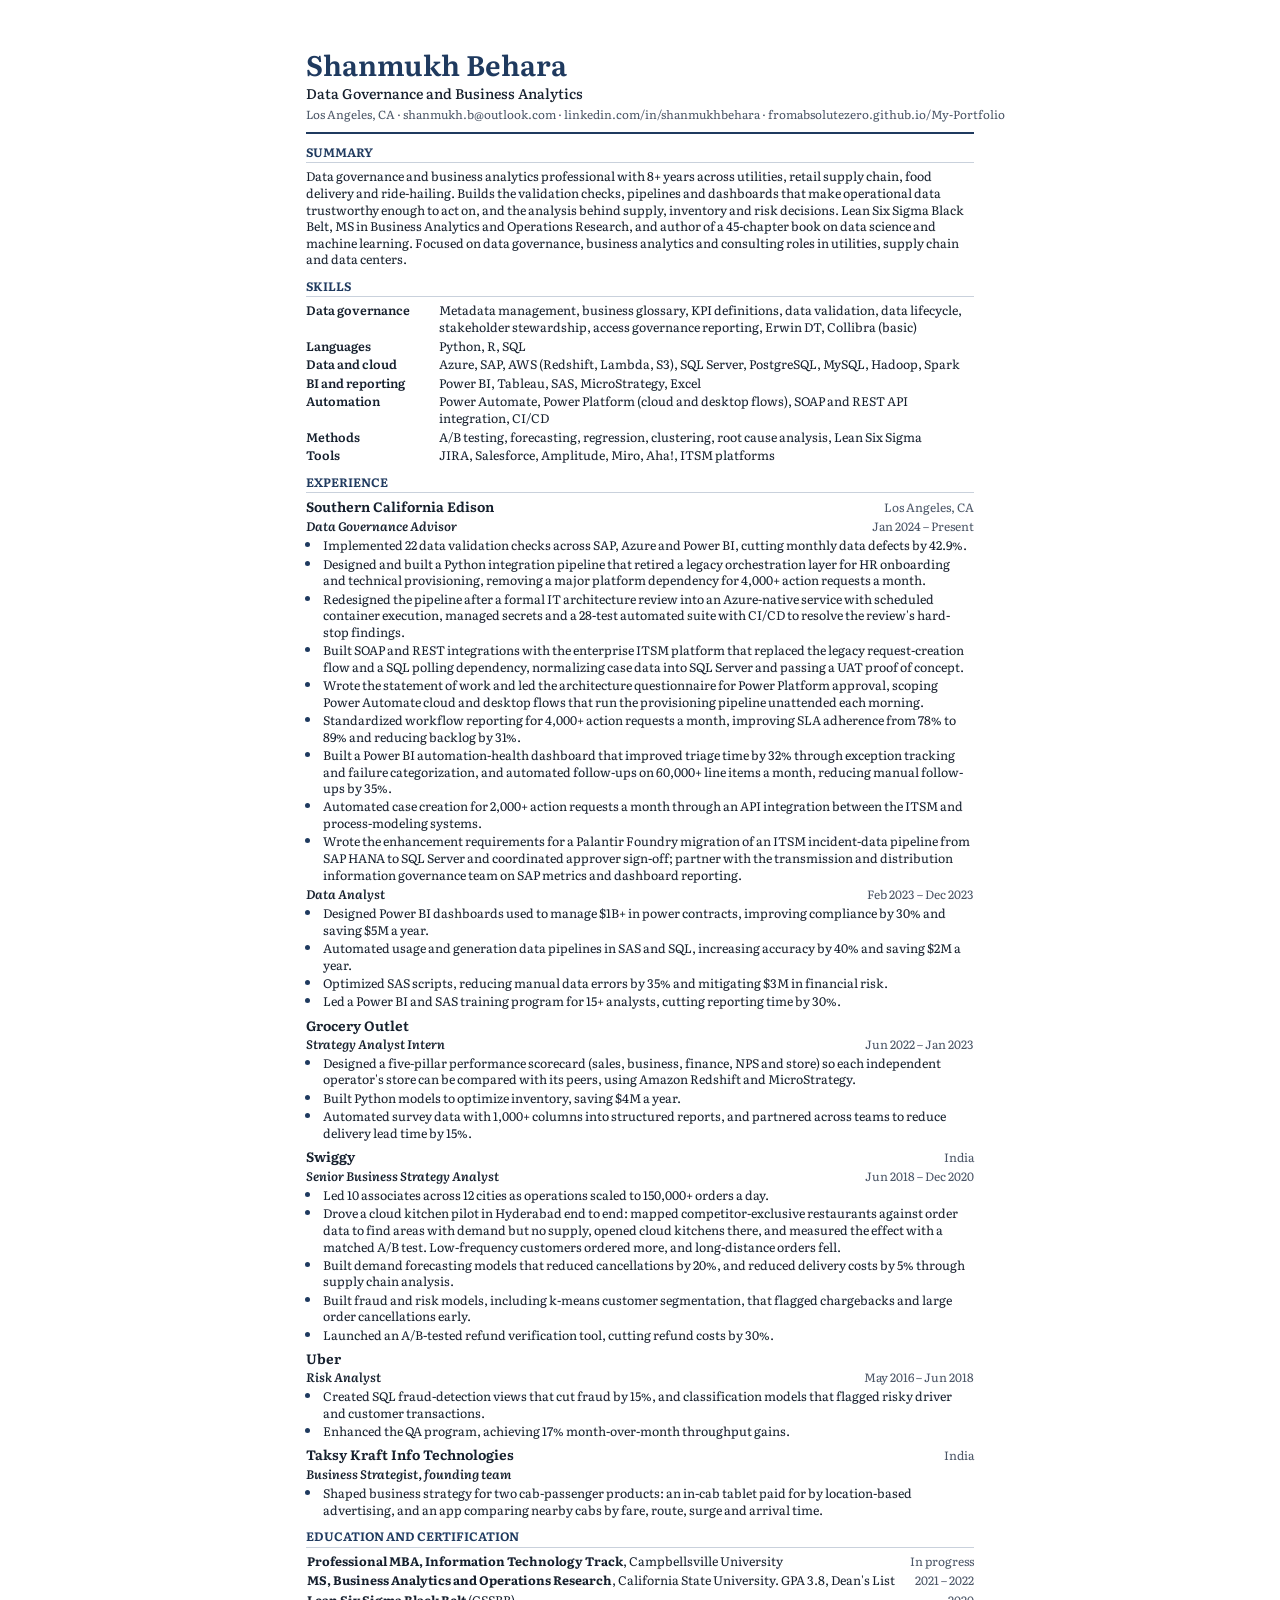
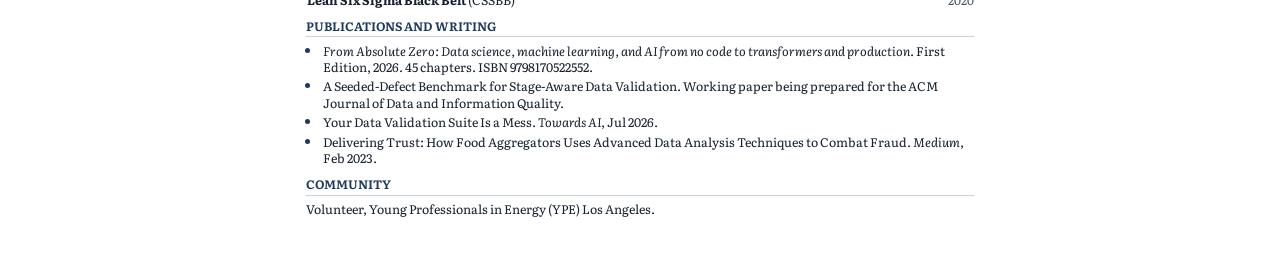
==== resume/resume.html @ dbd99589 "Add email and résumé, and aim the page at the target roles - Contact leads with the email address, a" ====
<!DOCTYPE html>
<html lang="en">
<head>
<meta charset="utf-8">
<meta name="viewport" content="width=device-width, initial-scale=1">
<title>Shanmukh Behara | Résumé</title>
<meta name="author" content="Shanmukh Behara">
<meta name="description" content="Résumé of Shanmukh Behara: data governance and business analytics in utilities, supply chain and food delivery.">
<style>
@font-face { font-family: 'Literata'; font-style: normal; font-weight: 300 800; src: url('../assets/fonts/literata-roman-latin.woff2') format('woff2'); }
@font-face { font-family: 'Literata'; font-style: italic; font-weight: 400 600; src: url('../assets/fonts/literata-italic-latin.woff2') format('woff2'); }
@page { size: letter; margin: 0.5in 0.58in; }
:root { --ink: #16202E; --muted: #4A5566; --accent: #1F3A5F; --rule: #C9D1DC; }
* { box-sizing: border-box; }
html { font-variant-ligatures: none; font-feature-settings: "liga" 0, "clig" 0; -webkit-print-color-adjust: exact; print-color-adjust: exact; }
body { margin: 0; font-family: 'Literata', Georgia, serif; font-size: 9.3pt; line-height: 1.34; color: var(--ink); background: #fff; }
main { max-width: 7.3in; margin: 0 auto; }
@media screen { main { padding: 0.5in 16px; } }
h1, h2, h3 { margin: 0; line-height: 1.2; }
p { margin: 0; }
a { color: inherit; text-decoration: none; }

header { padding-bottom: 7pt; border-bottom: 1.5pt solid var(--accent); }
h1 { font-size: 21pt; font-weight: 650; color: var(--accent); }
.headline { font-size: 10.5pt; font-weight: 500; margin-top: 2pt; }
.contact { margin-top: 3pt; color: var(--muted); font-size: 8.8pt; }
.contact span { white-space: nowrap; }
.contact span + span::before { content: " · "; }

section { margin-top: 8pt; }
h2 { font-size: 9.2pt; font-weight: 650; text-transform: uppercase; color: var(--accent); padding-bottom: 2pt; border-bottom: 0.6pt solid var(--rule); margin-bottom: 4pt; }

.skills { display: grid; grid-template-columns: 1.25in 1fr; gap: 1.5pt 10pt; margin: 0; }
.skills dt { font-weight: 600; }
.skills dd { margin: 0; }

.job { margin-top: 5pt; }
.org, .role { break-after: avoid; }
li { break-inside: avoid; }
.job:first-of-type { margin-top: 0; }
.org { display: flex; justify-content: space-between; gap: 12pt; align-items: baseline; }
.org h3 { font-size: 10.2pt; font-weight: 650; }
.org .where { color: var(--muted); font-size: 9pt; }
.role { display: flex; justify-content: space-between; gap: 12pt; align-items: baseline; margin-top: 2pt; }
.role strong { font-weight: 600; font-style: italic; }
.role .dates { color: var(--muted); font-size: 9pt; white-space: nowrap; }
ul { margin: 2pt 0 0; padding-left: 12pt; }
li { margin-bottom: 1.3pt; padding-left: 1pt; }
li::marker { color: var(--accent); }

.entries { list-style: none; padding: 0; margin: 0; }
.entries li { display: flex; justify-content: space-between; gap: 12pt; align-items: baseline; margin-bottom: 2pt; }
.entries .dates { color: var(--muted); font-size: 9pt; white-space: nowrap; }
.pubs li { margin-bottom: 2pt; }
.pubs em { font-style: italic; }
</style>
</head>
<body>
<main>
<header>
  <h1>Shanmukh Behara</h1>
  <p class="headline">Data Governance and Business Analytics</p>
  <p class="contact"><span>Los Angeles, CA</span><span><a href="mailto:shanmukh.b@outlook.com">shanmukh.b@outlook.com</a></span><span><a href="https://www.linkedin.com/in/shanmukhbehara/">linkedin.com/in/shanmukhbehara</a></span><span><a href="https://fromabsolutezero.github.io/My-Portfolio/">fromabsolutezero.github.io/My-Portfolio</a></span></p>
</header>

<section>
  <h2>Summary</h2>
  <p>Data governance and business analytics professional with 8+ years across utilities, retail supply chain, food delivery and ride-hailing. Builds the validation checks, pipelines and dashboards that make operational data trustworthy enough to act on, and the analysis behind supply, inventory and risk decisions. Lean Six Sigma Black Belt, MS in Business Analytics and Operations Research, and author of a 45-chapter book on data science and machine learning. Focused on data governance, business analytics and consulting roles in utilities, supply chain and data centers.</p>
</section>

<section>
  <h2>Skills</h2>
  <dl class="skills">
    <dt>Data governance</dt><dd>Metadata management, business glossary, KPI definitions, data validation, data lifecycle, stakeholder stewardship, access governance reporting, Erwin DT, Collibra (basic)</dd>
    <dt>Languages</dt><dd>Python, R, SQL</dd>
    <dt>Data and cloud</dt><dd>Azure, SAP, AWS (Redshift, Lambda, S3), SQL Server, PostgreSQL, MySQL, Hadoop, Spark</dd>
    <dt>BI and reporting</dt><dd>Power BI, Tableau, SAS, MicroStrategy, Excel</dd>
    <dt>Automation</dt><dd>Power Automate, Power Platform (cloud and desktop flows), SOAP and REST API integration, CI/CD</dd>
    <dt>Methods</dt><dd>A/B testing, forecasting, regression, clustering, root cause analysis, Lean Six Sigma</dd>
    <dt>Tools</dt><dd>JIRA, Salesforce, Amplitude, Miro, Aha!, ITSM platforms</dd>
  </dl>
</section>

<section>
  <h2>Experience</h2>

  <div class="job">
    <div class="org"><h3>Southern California Edison</h3><span class="where">Los Angeles, CA</span></div>
    <div class="role"><strong>Data Governance Advisor</strong><span class="dates">Jan 2024 – Present</span></div>
    <ul>
      <li>Implemented 22 data validation checks across SAP, Azure and Power BI, cutting monthly data defects by 42.9%.</li>
      <li>Designed and built a Python integration pipeline that retired a legacy orchestration layer for HR onboarding and technical provisioning, removing a major platform dependency for 4,000+ action requests a month.</li>
      <li>Redesigned the pipeline after a formal IT architecture review into an Azure-native service with scheduled container execution, managed secrets and a 28-test automated suite with CI/CD to resolve the review's hard-stop findings.</li>
      <li>Built SOAP and REST integrations with the enterprise ITSM platform that replaced the legacy request-creation flow and a SQL polling dependency, normalizing case data into SQL Server and passing a UAT proof of concept.</li>
      <li>Wrote the statement of work and led the architecture questionnaire for Power Platform approval, scoping Power Automate cloud and desktop flows that run the provisioning pipeline unattended each morning.</li>
      <li>Standardized workflow reporting for 4,000+ action requests a month, improving SLA adherence from 78% to 89% and reducing backlog by 31%.</li>
      <li>Built a Power BI automation-health dashboard that improved triage time by 32% through exception tracking and failure categorization, and automated follow-ups on 60,000+ line items a month, reducing manual follow-ups by 35%.</li>
      <li>Automated case creation for 2,000+ action requests a month through an API integration between the ITSM and process-modeling systems.</li>
      <li>Wrote the enhancement requirements for a Palantir Foundry migration of an ITSM incident-data pipeline from SAP HANA to SQL Server and coordinated approver sign-off; partner with the transmission and distribution information governance team on SAP metrics and dashboard reporting.</li>
    </ul>
    <div class="role"><strong>Data Analyst</strong><span class="dates">Feb 2023 – Dec 2023</span></div>
    <ul>
      <li>Designed Power BI dashboards used to manage $1B+ in power contracts, improving compliance by 30% and saving $5M a year.</li>
      <li>Automated usage and generation data pipelines in SAS and SQL, increasing accuracy by 40% and saving $2M a year.</li>
      <li>Optimized SAS scripts, reducing manual data errors by 35% and mitigating $3M in financial risk.</li>
      <li>Led a Power BI and SAS training program for 15+ analysts, cutting reporting time by 30%.</li>
    </ul>
  </div>

  <div class="job">
    <div class="org"><h3>Grocery Outlet</h3></div>
    <div class="role"><strong>Strategy Analyst Intern</strong><span class="dates">Jun 2022 – Jan 2023</span></div>
    <ul>
      <li>Designed a five-pillar performance scorecard (sales, business, finance, NPS and store) so each independent operator's store can be compared with its peers, using Amazon Redshift and MicroStrategy.</li>
      <li>Built Python models to optimize inventory, saving $4M a year.</li>
      <li>Automated survey data with 1,000+ columns into structured reports, and partnered across teams to reduce delivery lead time by 15%.</li>
    </ul>
  </div>

  <div class="job">
    <div class="org"><h3>Swiggy</h3><span class="where">India</span></div>
    <div class="role"><strong>Senior Business Strategy Analyst</strong><span class="dates">Jun 2018 – Dec 2020</span></div>
    <ul>
      <li>Led 10 associates across 12 cities as operations scaled to 150,000+ orders a day.</li>
      <li>Drove a cloud kitchen pilot in Hyderabad end to end: mapped competitor-exclusive restaurants against order data to find areas with demand but no supply, opened cloud kitchens there, and measured the effect with a matched A/B test. Low-frequency customers ordered more, and long-distance orders fell.</li>
      <li>Built demand forecasting models that reduced cancellations by 20%, and reduced delivery costs by 5% through supply chain analysis.</li>
      <li>Built fraud and risk models, including k-means customer segmentation, that flagged chargebacks and large order cancellations early.</li>
      <li>Launched an A/B-tested refund verification tool, cutting refund costs by 30%.</li>
    </ul>
  </div>

  <div class="job">
    <div class="org"><h3>Uber</h3></div>
    <div class="role"><strong>Risk Analyst</strong><span class="dates">May 2016 – Jun 2018</span></div>
    <ul>
      <li>Created SQL fraud-detection views that cut fraud by 15%, and classification models that flagged risky driver and customer transactions.</li>
      <li>Enhanced the QA program, achieving 17% month-over-month throughput gains.</li>
    </ul>
  </div>

  <div class="job">
    <div class="org"><h3>Taksy Kraft Info Technologies</h3><span class="where">India</span></div>
    <div class="role"><strong>Business Strategist, founding team</strong></div>
    <ul>
      <li>Shaped business strategy for two cab-passenger products: an in-cab tablet paid for by location-based advertising, and an app comparing nearby cabs by fare, route, surge and arrival time.</li>
    </ul>
  </div>
</section>

<section>
  <h2>Education and certification</h2>
  <ul class="entries">
    <li><span><strong>Professional MBA, Information Technology Track</strong>, Campbellsville University</span><span class="dates">In progress</span></li>
    <li><span><strong>MS, Business Analytics and Operations Research</strong>, California State University. GPA 3.8, Dean's List</span><span class="dates">2021 – 2022</span></li>
    <li><span><strong>Lean Six Sigma Black Belt</strong> (CSSBB)</span><span class="dates">2020</span></li>
  </ul>
</section>

<section>
  <h2>Publications and writing</h2>
  <ul class="pubs">
    <li><em>From Absolute Zero: Data science, machine learning, and AI from no code to transformers and production</em>. First Edition, 2026. 45 chapters. ISBN 9798170522552.</li>
    <li>A Seeded-Defect Benchmark for Stage-Aware Data Validation. Working paper being prepared for the ACM Journal of Data and Information Quality.</li>
    <li>Your Data Validation Suite Is a Mess. <em>Towards AI</em>, Jul 2026.</li>
    <li>Delivering Trust: How Food Aggregators Uses Advanced Data Analysis Techniques to Combat Fraud. <em>Medium</em>, Feb 2023.</li>
  </ul>
</section>

<section>
  <h2>Community</h2>
  <p>Volunteer, Young Professionals in Energy (YPE) Los Angeles.</p>
</section>
</main>
</body>
</html>
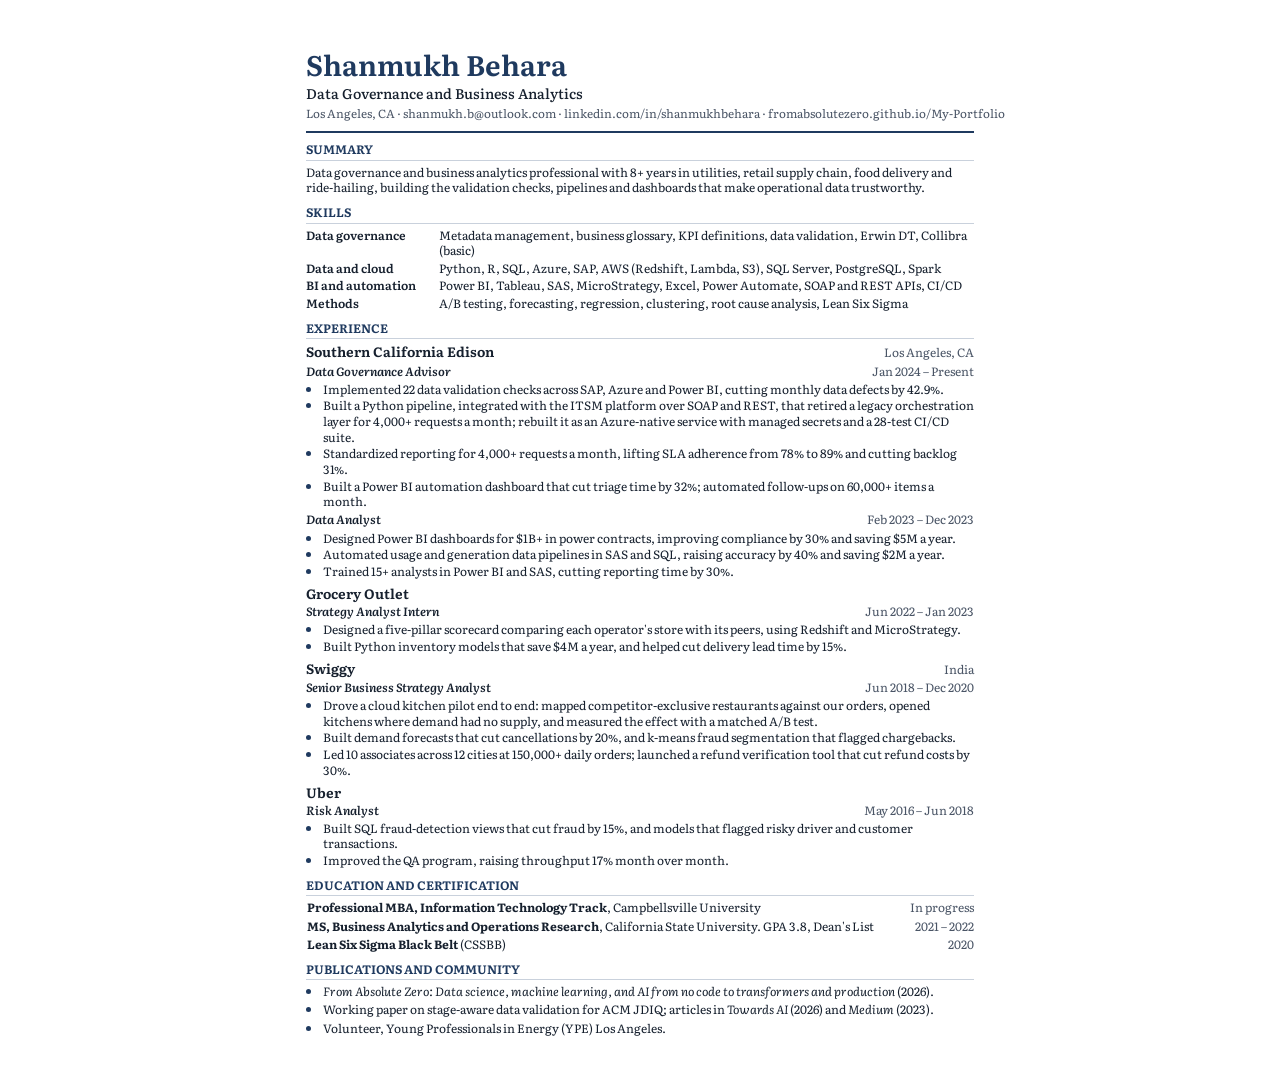
==== commit 597ed034: "Cut the résumé to one page in the same design Shorter summary, four skill rows and tighter bullets, " ====
--- a/resume/resume.html
+++ b/resume/resume.html
@@ -13,7 +13,7 @@
 :root { --ink: #16202E; --muted: #4A5566; --accent: #1F3A5F; --rule: #C9D1DC; }
 * { box-sizing: border-box; }
 html { font-variant-ligatures: none; font-feature-settings: "liga" 0, "clig" 0; -webkit-print-color-adjust: exact; print-color-adjust: exact; }
-body { margin: 0; font-family: 'Literata', Georgia, serif; font-size: 9.3pt; line-height: 1.34; color: var(--ink); background: #fff; }
+body { margin: 0; font-family: 'Literata', Georgia, serif; font-size: 9pt; line-height: 1.3; color: var(--ink); background: #fff; }
 main { max-width: 7.3in; margin: 0 auto; }
 @media screen { main { padding: 0.5in 16px; } }
 h1, h2, h3 { margin: 0; line-height: 1.2; }
@@ -27,14 +27,14 @@
 .contact span { white-space: nowrap; }
 .contact span + span::before { content: " · "; }
 
-section { margin-top: 8pt; }
-h2 { font-size: 9.2pt; font-weight: 650; text-transform: uppercase; color: var(--accent); padding-bottom: 2pt; border-bottom: 0.6pt solid var(--rule); margin-bottom: 4pt; }
+section { margin-top: 7pt; }
+h2 { font-size: 9.2pt; font-weight: 650; text-transform: uppercase; color: var(--accent); padding-bottom: 2pt; border-bottom: 0.6pt solid var(--rule); margin-bottom: 3pt; }
 
 .skills { display: grid; grid-template-columns: 1.25in 1fr; gap: 1.5pt 10pt; margin: 0; }
 .skills dt { font-weight: 600; }
 .skills dd { margin: 0; }
 
-.job { margin-top: 5pt; }
+.job { margin-top: 4pt; }
 .org, .role { break-after: avoid; }
 li { break-inside: avoid; }
 .job:first-of-type { margin-top: 0; }
@@ -45,7 +45,7 @@
 .role strong { font-weight: 600; font-style: italic; }
 .role .dates { color: var(--muted); font-size: 9pt; white-space: nowrap; }
 ul { margin: 2pt 0 0; padding-left: 12pt; }
-li { margin-bottom: 1.3pt; padding-left: 1pt; }
+li { margin-bottom: 0.8pt; padding-left: 1pt; }
 li::marker { color: var(--accent); }
 
 .entries { list-style: none; padding: 0; margin: 0; }
@@ -65,19 +65,16 @@
 
 <section>
   <h2>Summary</h2>
-  <p>Data governance and business analytics professional with 8+ years across utilities, retail supply chain, food delivery and ride-hailing. Builds the validation checks, pipelines and dashboards that make operational data trustworthy enough to act on, and the analysis behind supply, inventory and risk decisions. Lean Six Sigma Black Belt, MS in Business Analytics and Operations Research, and author of a 45-chapter book on data science and machine learning. Focused on data governance, business analytics and consulting roles in utilities, supply chain and data centers.</p>
+  <p>Data governance and business analytics professional with 8+ years in utilities, retail supply chain, food delivery and ride-hailing, building the validation checks, pipelines and dashboards that make operational data trustworthy.</p>
 </section>
 
 <section>
   <h2>Skills</h2>
   <dl class="skills">
-    <dt>Data governance</dt><dd>Metadata management, business glossary, KPI definitions, data validation, data lifecycle, stakeholder stewardship, access governance reporting, Erwin DT, Collibra (basic)</dd>
-    <dt>Languages</dt><dd>Python, R, SQL</dd>
-    <dt>Data and cloud</dt><dd>Azure, SAP, AWS (Redshift, Lambda, S3), SQL Server, PostgreSQL, MySQL, Hadoop, Spark</dd>
-    <dt>BI and reporting</dt><dd>Power BI, Tableau, SAS, MicroStrategy, Excel</dd>
-    <dt>Automation</dt><dd>Power Automate, Power Platform (cloud and desktop flows), SOAP and REST API integration, CI/CD</dd>
+    <dt>Data governance</dt><dd>Metadata management, business glossary, KPI definitions, data validation, Erwin DT, Collibra (basic)</dd>
+    <dt>Data and cloud</dt><dd>Python, R, SQL, Azure, SAP, AWS (Redshift, Lambda, S3), SQL Server, PostgreSQL, Spark</dd>
+    <dt>BI and automation</dt><dd>Power BI, Tableau, SAS, MicroStrategy, Excel, Power Automate, SOAP and REST APIs, CI/CD</dd>
     <dt>Methods</dt><dd>A/B testing, forecasting, regression, clustering, root cause analysis, Lean Six Sigma</dd>
-    <dt>Tools</dt><dd>JIRA, Salesforce, Amplitude, Miro, Aha!, ITSM platforms</dd>
   </dl>
 </section>
 
@@ -89,21 +86,15 @@
     <div class="role"><strong>Data Governance Advisor</strong><span class="dates">Jan 2024 – Present</span></div>
     <ul>
       <li>Implemented 22 data validation checks across SAP, Azure and Power BI, cutting monthly data defects by 42.9%.</li>
-      <li>Designed and built a Python integration pipeline that retired a legacy orchestration layer for HR onboarding and technical provisioning, removing a major platform dependency for 4,000+ action requests a month.</li>
-      <li>Redesigned the pipeline after a formal IT architecture review into an Azure-native service with scheduled container execution, managed secrets and a 28-test automated suite with CI/CD to resolve the review's hard-stop findings.</li>
-      <li>Built SOAP and REST integrations with the enterprise ITSM platform that replaced the legacy request-creation flow and a SQL polling dependency, normalizing case data into SQL Server and passing a UAT proof of concept.</li>
-      <li>Wrote the statement of work and led the architecture questionnaire for Power Platform approval, scoping Power Automate cloud and desktop flows that run the provisioning pipeline unattended each morning.</li>
-      <li>Standardized workflow reporting for 4,000+ action requests a month, improving SLA adherence from 78% to 89% and reducing backlog by 31%.</li>
-      <li>Built a Power BI automation-health dashboard that improved triage time by 32% through exception tracking and failure categorization, and automated follow-ups on 60,000+ line items a month, reducing manual follow-ups by 35%.</li>
-      <li>Automated case creation for 2,000+ action requests a month through an API integration between the ITSM and process-modeling systems.</li>
-      <li>Wrote the enhancement requirements for a Palantir Foundry migration of an ITSM incident-data pipeline from SAP HANA to SQL Server and coordinated approver sign-off; partner with the transmission and distribution information governance team on SAP metrics and dashboard reporting.</li>
+      <li>Built a Python pipeline, integrated with the ITSM platform over SOAP and REST, that retired a legacy orchestration layer for 4,000+ requests a month; rebuilt it as an Azure-native service with managed secrets and a 28-test CI/CD suite.</li>
+      <li>Standardized reporting for 4,000+ requests a month, lifting SLA adherence from 78% to 89% and cutting backlog 31%.</li>
+      <li>Built a Power BI automation dashboard that cut triage time by 32%; automated follow-ups on 60,000+ items a month.</li>
     </ul>
     <div class="role"><strong>Data Analyst</strong><span class="dates">Feb 2023 – Dec 2023</span></div>
     <ul>
-      <li>Designed Power BI dashboards used to manage $1B+ in power contracts, improving compliance by 30% and saving $5M a year.</li>
-      <li>Automated usage and generation data pipelines in SAS and SQL, increasing accuracy by 40% and saving $2M a year.</li>
-      <li>Optimized SAS scripts, reducing manual data errors by 35% and mitigating $3M in financial risk.</li>
-      <li>Led a Power BI and SAS training program for 15+ analysts, cutting reporting time by 30%.</li>
+      <li>Designed Power BI dashboards for $1B+ in power contracts, improving compliance by 30% and saving $5M a year.</li>
+      <li>Automated usage and generation data pipelines in SAS and SQL, raising accuracy by 40% and saving $2M a year.</li>
+      <li>Trained 15+ analysts in Power BI and SAS, cutting reporting time by 30%.</li>
     </ul>
   </div>
 
@@ -111,9 +102,8 @@
     <div class="org"><h3>Grocery Outlet</h3></div>
     <div class="role"><strong>Strategy Analyst Intern</strong><span class="dates">Jun 2022 – Jan 2023</span></div>
     <ul>
-      <li>Designed a five-pillar performance scorecard (sales, business, finance, NPS and store) so each independent operator's store can be compared with its peers, using Amazon Redshift and MicroStrategy.</li>
-      <li>Built Python models to optimize inventory, saving $4M a year.</li>
-      <li>Automated survey data with 1,000+ columns into structured reports, and partnered across teams to reduce delivery lead time by 15%.</li>
+      <li>Designed a five-pillar scorecard comparing each operator's store with its peers, using Redshift and MicroStrategy.</li>
+      <li>Built Python inventory models that save $4M a year, and helped cut delivery lead time by 15%.</li>
     </ul>
   </div>
 
@@ -121,11 +111,9 @@
     <div class="org"><h3>Swiggy</h3><span class="where">India</span></div>
     <div class="role"><strong>Senior Business Strategy Analyst</strong><span class="dates">Jun 2018 – Dec 2020</span></div>
     <ul>
-      <li>Led 10 associates across 12 cities as operations scaled to 150,000+ orders a day.</li>
-      <li>Drove a cloud kitchen pilot in Hyderabad end to end: mapped competitor-exclusive restaurants against order data to find areas with demand but no supply, opened cloud kitchens there, and measured the effect with a matched A/B test. Low-frequency customers ordered more, and long-distance orders fell.</li>
-      <li>Built demand forecasting models that reduced cancellations by 20%, and reduced delivery costs by 5% through supply chain analysis.</li>
-      <li>Built fraud and risk models, including k-means customer segmentation, that flagged chargebacks and large order cancellations early.</li>
-      <li>Launched an A/B-tested refund verification tool, cutting refund costs by 30%.</li>
+      <li>Drove a cloud kitchen pilot end to end: mapped competitor-exclusive restaurants against our orders, opened kitchens where demand had no supply, and measured the effect with a matched A/B test.</li>
+      <li>Built demand forecasts that cut cancellations by 20%, and k-means fraud segmentation that flagged chargebacks.</li>
+      <li>Led 10 associates across 12 cities at 150,000+ daily orders; launched a refund verification tool that cut refund costs by 30%.</li>
     </ul>
   </div>
 
@@ -133,16 +121,8 @@
     <div class="org"><h3>Uber</h3></div>
     <div class="role"><strong>Risk Analyst</strong><span class="dates">May 2016 – Jun 2018</span></div>
     <ul>
-      <li>Created SQL fraud-detection views that cut fraud by 15%, and classification models that flagged risky driver and customer transactions.</li>
-      <li>Enhanced the QA program, achieving 17% month-over-month throughput gains.</li>
-    </ul>
-  </div>
-
-  <div class="job">
-    <div class="org"><h3>Taksy Kraft Info Technologies</h3><span class="where">India</span></div>
-    <div class="role"><strong>Business Strategist, founding team</strong></div>
-    <ul>
-      <li>Shaped business strategy for two cab-passenger products: an in-cab tablet paid for by location-based advertising, and an app comparing nearby cabs by fare, route, surge and arrival time.</li>
+      <li>Built SQL fraud-detection views that cut fraud by 15%, and models that flagged risky driver and customer transactions.</li>
+      <li>Improved the QA program, raising throughput 17% month over month.</li>
     </ul>
   </div>
 </section>
@@ -157,18 +137,12 @@
 </section>
 
 <section>
-  <h2>Publications and writing</h2>
+  <h2>Publications and community</h2>
   <ul class="pubs">
-    <li><em>From Absolute Zero: Data science, machine learning, and AI from no code to transformers and production</em>. First Edition, 2026. 45 chapters. ISBN 9798170522552.</li>
-    <li>A Seeded-Defect Benchmark for Stage-Aware Data Validation. Working paper being prepared for the ACM Journal of Data and Information Quality.</li>
-    <li>Your Data Validation Suite Is a Mess. <em>Towards AI</em>, Jul 2026.</li>
-    <li>Delivering Trust: How Food Aggregators Uses Advanced Data Analysis Techniques to Combat Fraud. <em>Medium</em>, Feb 2023.</li>
+    <li><em>From Absolute Zero: Data science, machine learning, and AI from no code to transformers and production</em> (2026).</li>
+    <li>Working paper on stage-aware data validation for ACM JDIQ; articles in <em>Towards AI</em> (2026) and <em>Medium</em> (2023).</li>
+    <li>Volunteer, Young Professionals in Energy (YPE) Los Angeles.</li>
   </ul>
-</section>
-
-<section>
-  <h2>Community</h2>
-  <p>Volunteer, Young Professionals in Energy (YPE) Los Angeles.</p>
 </section>
 </main>
 </body>
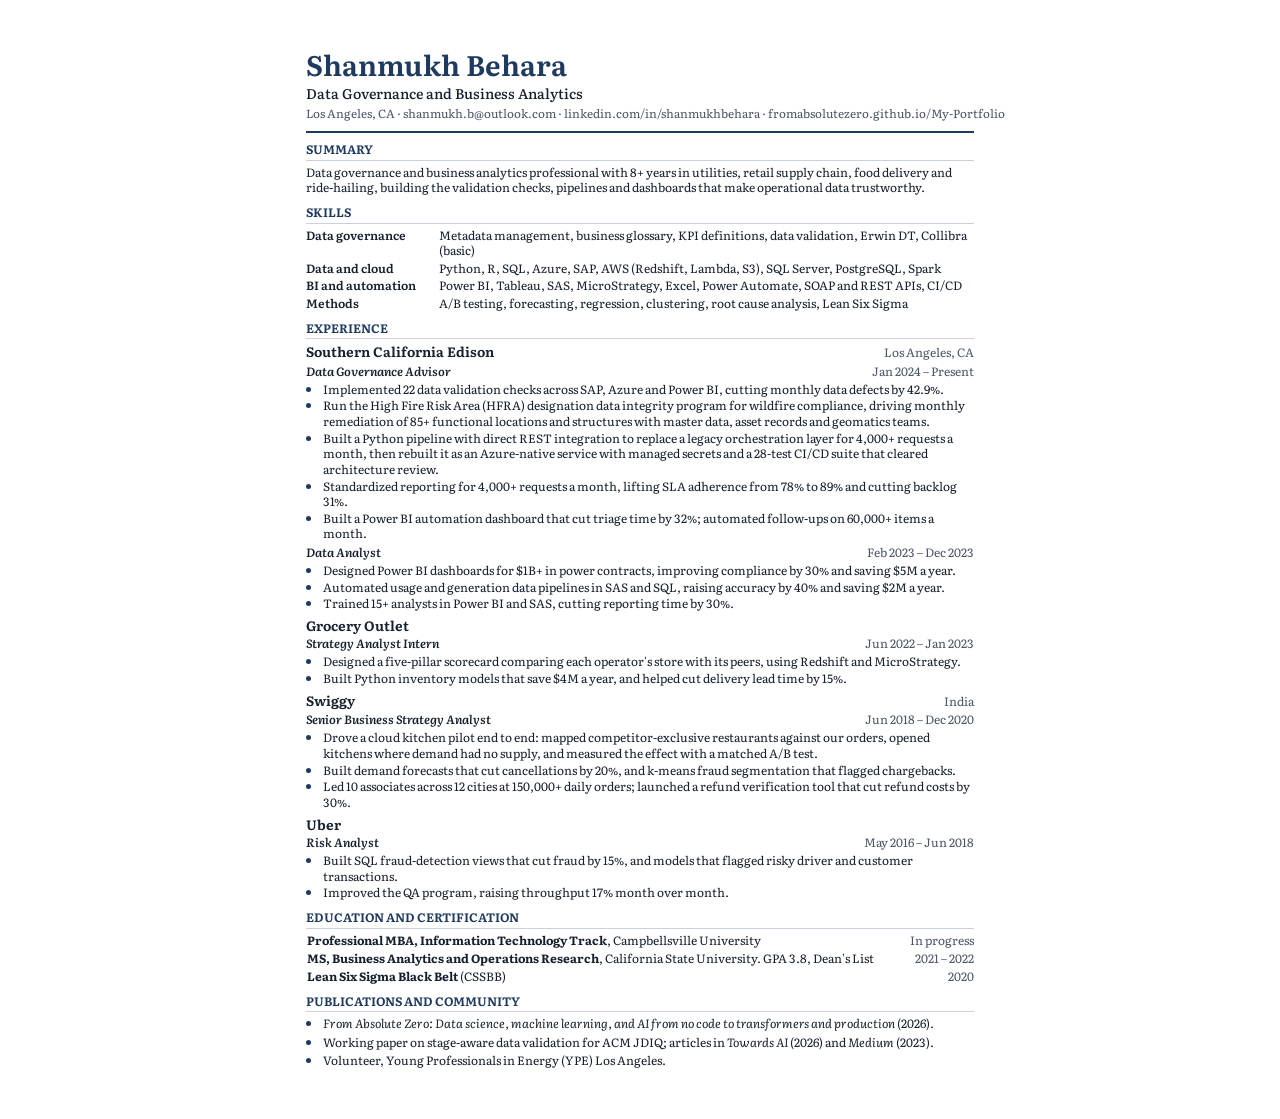
==== commit 167f2bdf: "Add the HFRA data integrity program to the résumé A new SCE bullet covers the High Fire Risk Area de" ====
--- a/resume/resume.html
+++ b/resume/resume.html
@@ -86,7 +86,8 @@
     <div class="role"><strong>Data Governance Advisor</strong><span class="dates">Jan 2024 – Present</span></div>
     <ul>
       <li>Implemented 22 data validation checks across SAP, Azure and Power BI, cutting monthly data defects by 42.9%.</li>
-      <li>Built a Python pipeline, integrated with the ITSM platform over SOAP and REST, that retired a legacy orchestration layer for 4,000+ requests a month; rebuilt it as an Azure-native service with managed secrets and a 28-test CI/CD suite.</li>
+      <li>Run the High Fire Risk Area (HFRA) designation data integrity program for wildfire compliance, driving monthly remediation of 85+ functional locations and structures with master data, asset records and geomatics teams.</li>
+      <li>Built a Python pipeline with direct REST integration to replace a legacy orchestration layer for 4,000+ requests a month, then rebuilt it as an Azure-native service with managed secrets and a 28-test CI/CD suite that cleared architecture review.</li>
       <li>Standardized reporting for 4,000+ requests a month, lifting SLA adherence from 78% to 89% and cutting backlog 31%.</li>
       <li>Built a Power BI automation dashboard that cut triage time by 32%; automated follow-ups on 60,000+ items a month.</li>
     </ul>
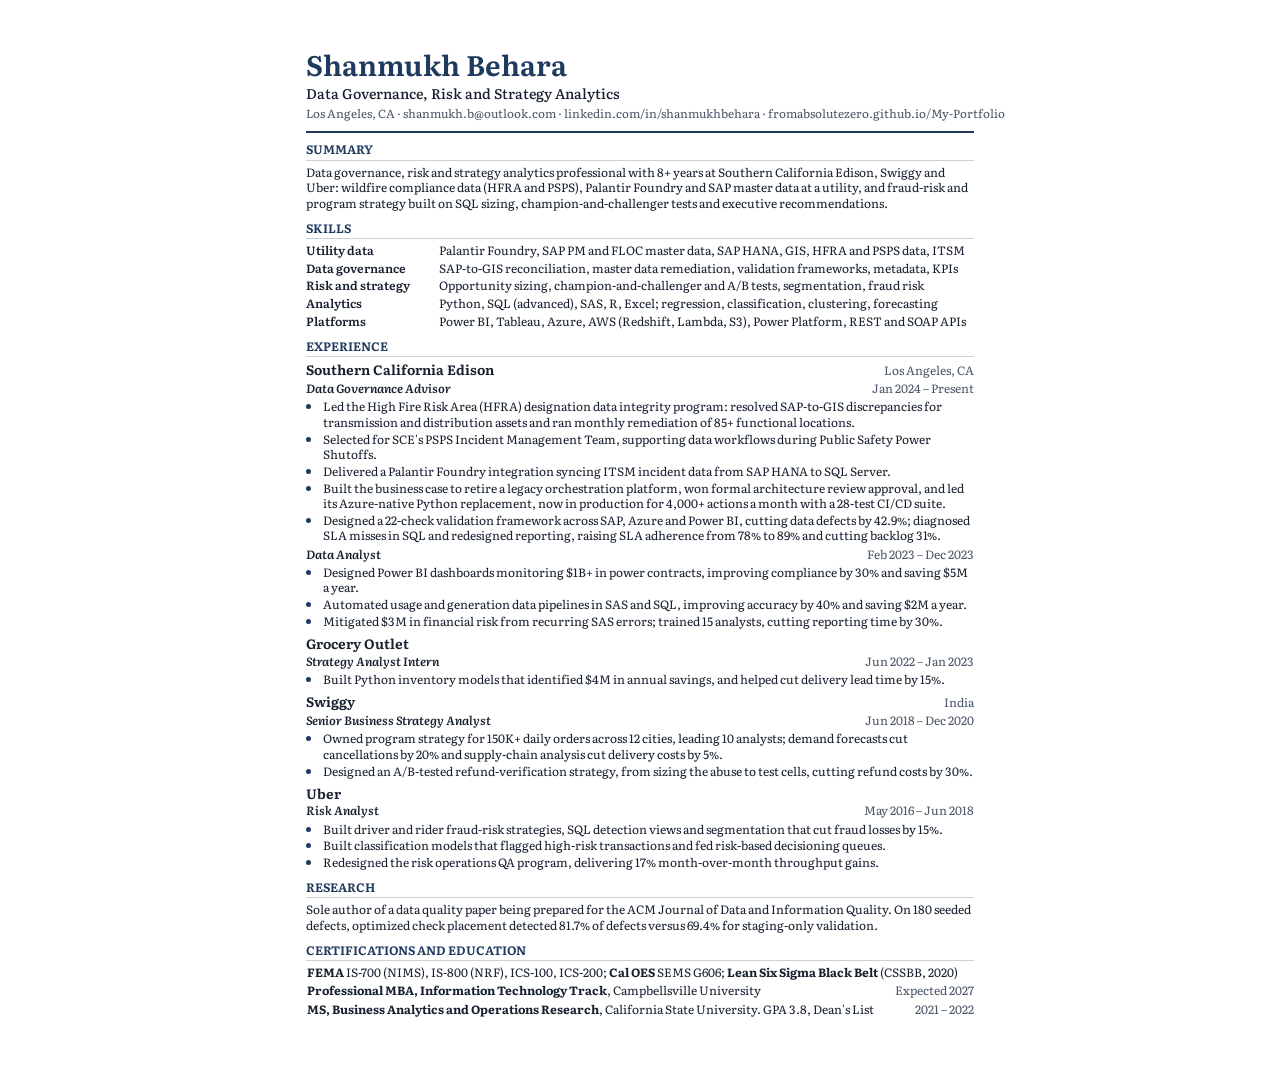
==== commit f9c79d50: "Combine the two résumés into one single-page résumé One résumé now covers utility data governance an" ====
--- a/resume/resume.html
+++ b/resume/resume.html
@@ -5,76 +5,30 @@
 <meta name="viewport" content="width=device-width, initial-scale=1">
 <title>Shanmukh Behara | Résumé</title>
 <meta name="author" content="Shanmukh Behara">
-<meta name="description" content="Résumé of Shanmukh Behara: data governance and business analytics in utilities, supply chain and food delivery.">
-<style>
-@font-face { font-family: 'Literata'; font-style: normal; font-weight: 300 800; src: url('../assets/fonts/literata-roman-latin.woff2') format('woff2'); }
-@font-face { font-family: 'Literata'; font-style: italic; font-weight: 400 600; src: url('../assets/fonts/literata-italic-latin.woff2') format('woff2'); }
-@page { size: letter; margin: 0.5in 0.58in; }
-:root { --ink: #16202E; --muted: #4A5566; --accent: #1F3A5F; --rule: #C9D1DC; }
-* { box-sizing: border-box; }
-html { font-variant-ligatures: none; font-feature-settings: "liga" 0, "clig" 0; -webkit-print-color-adjust: exact; print-color-adjust: exact; }
-body { margin: 0; font-family: 'Literata', Georgia, serif; font-size: 9pt; line-height: 1.3; color: var(--ink); background: #fff; }
-main { max-width: 7.3in; margin: 0 auto; }
-@media screen { main { padding: 0.5in 16px; } }
-h1, h2, h3 { margin: 0; line-height: 1.2; }
-p { margin: 0; }
-a { color: inherit; text-decoration: none; }
-
-header { padding-bottom: 7pt; border-bottom: 1.5pt solid var(--accent); }
-h1 { font-size: 21pt; font-weight: 650; color: var(--accent); }
-.headline { font-size: 10.5pt; font-weight: 500; margin-top: 2pt; }
-.contact { margin-top: 3pt; color: var(--muted); font-size: 8.8pt; }
-.contact span { white-space: nowrap; }
-.contact span + span::before { content: " · "; }
-
-section { margin-top: 7pt; }
-h2 { font-size: 9.2pt; font-weight: 650; text-transform: uppercase; color: var(--accent); padding-bottom: 2pt; border-bottom: 0.6pt solid var(--rule); margin-bottom: 3pt; }
-
-.skills { display: grid; grid-template-columns: 1.25in 1fr; gap: 1.5pt 10pt; margin: 0; }
-.skills dt { font-weight: 600; }
-.skills dd { margin: 0; }
-
-.job { margin-top: 4pt; }
-.org, .role { break-after: avoid; }
-li { break-inside: avoid; }
-.job:first-of-type { margin-top: 0; }
-.org { display: flex; justify-content: space-between; gap: 12pt; align-items: baseline; }
-.org h3 { font-size: 10.2pt; font-weight: 650; }
-.org .where { color: var(--muted); font-size: 9pt; }
-.role { display: flex; justify-content: space-between; gap: 12pt; align-items: baseline; margin-top: 2pt; }
-.role strong { font-weight: 600; font-style: italic; }
-.role .dates { color: var(--muted); font-size: 9pt; white-space: nowrap; }
-ul { margin: 2pt 0 0; padding-left: 12pt; }
-li { margin-bottom: 0.8pt; padding-left: 1pt; }
-li::marker { color: var(--accent); }
-
-.entries { list-style: none; padding: 0; margin: 0; }
-.entries li { display: flex; justify-content: space-between; gap: 12pt; align-items: baseline; margin-bottom: 2pt; }
-.entries .dates { color: var(--muted); font-size: 9pt; white-space: nowrap; }
-.pubs li { margin-bottom: 2pt; }
-.pubs em { font-style: italic; }
-</style>
+<meta name="description" content="Résumé of Shanmukh Behara: data governance, risk and strategy analytics in utilities, food delivery and ride-hailing.">
+<link rel="stylesheet" href="resume.css">
 </head>
 <body>
 <main>
 <header>
   <h1>Shanmukh Behara</h1>
-  <p class="headline">Data Governance and Business Analytics</p>
+  <p class="headline">Data Governance, Risk and Strategy Analytics</p>
   <p class="contact"><span>Los Angeles, CA</span><span><a href="mailto:shanmukh.b@outlook.com">shanmukh.b@outlook.com</a></span><span><a href="https://www.linkedin.com/in/shanmukhbehara/">linkedin.com/in/shanmukhbehara</a></span><span><a href="https://fromabsolutezero.github.io/My-Portfolio/">fromabsolutezero.github.io/My-Portfolio</a></span></p>
 </header>
 
 <section>
   <h2>Summary</h2>
-  <p>Data governance and business analytics professional with 8+ years in utilities, retail supply chain, food delivery and ride-hailing, building the validation checks, pipelines and dashboards that make operational data trustworthy.</p>
+  <p>Data governance, risk and strategy analytics professional with 8+ years at Southern California Edison, Swiggy and Uber: wildfire compliance data (HFRA and PSPS), Palantir Foundry and SAP master data at a utility, and fraud-risk and program strategy built on SQL sizing, champion-and-challenger tests and executive recommendations.</p>
 </section>
 
 <section>
   <h2>Skills</h2>
   <dl class="skills">
-    <dt>Data governance</dt><dd>Metadata management, business glossary, KPI definitions, data validation, Erwin DT, Collibra (basic)</dd>
-    <dt>Data and cloud</dt><dd>Python, R, SQL, Azure, SAP, AWS (Redshift, Lambda, S3), SQL Server, PostgreSQL, Spark</dd>
-    <dt>BI and automation</dt><dd>Power BI, Tableau, SAS, MicroStrategy, Excel, Power Automate, SOAP and REST APIs, CI/CD</dd>
-    <dt>Methods</dt><dd>A/B testing, forecasting, regression, clustering, root cause analysis, Lean Six Sigma</dd>
+    <dt>Utility data</dt><dd>Palantir Foundry, SAP PM and FLOC master data, SAP HANA, GIS, HFRA and PSPS data, ITSM</dd>
+    <dt>Data governance</dt><dd>SAP-to-GIS reconciliation, master data remediation, validation frameworks, metadata, KPIs</dd>
+    <dt>Risk and strategy</dt><dd>Opportunity sizing, champion-and-challenger and A/B tests, segmentation, fraud risk</dd>
+    <dt>Analytics</dt><dd>Python, SQL (advanced), SAS, R, Excel; regression, classification, clustering, forecasting</dd>
+    <dt>Platforms</dt><dd>Power BI, Tableau, Azure, AWS (Redshift, Lambda, S3), Power Platform, REST and SOAP APIs</dd>
   </dl>
 </section>
 
@@ -85,17 +39,17 @@
     <div class="org"><h3>Southern California Edison</h3><span class="where">Los Angeles, CA</span></div>
     <div class="role"><strong>Data Governance Advisor</strong><span class="dates">Jan 2024 – Present</span></div>
     <ul>
-      <li>Implemented 22 data validation checks across SAP, Azure and Power BI, cutting monthly data defects by 42.9%.</li>
-      <li>Run the High Fire Risk Area (HFRA) designation data integrity program for wildfire compliance, driving monthly remediation of 85+ functional locations and structures with master data, asset records and geomatics teams.</li>
-      <li>Built a Python pipeline with direct REST integration to replace a legacy orchestration layer for 4,000+ requests a month, then rebuilt it as an Azure-native service with managed secrets and a 28-test CI/CD suite that cleared architecture review.</li>
-      <li>Standardized reporting for 4,000+ requests a month, lifting SLA adherence from 78% to 89% and cutting backlog 31%.</li>
-      <li>Built a Power BI automation dashboard that cut triage time by 32%; automated follow-ups on 60,000+ items a month.</li>
+      <li>Led the High Fire Risk Area (HFRA) designation data integrity program: resolved SAP-to-GIS discrepancies for transmission and distribution assets and ran monthly remediation of 85+ functional locations.</li>
+      <li>Selected for SCE's PSPS Incident Management Team, supporting data workflows during Public Safety Power Shutoffs.</li>
+      <li>Delivered a Palantir Foundry integration syncing ITSM incident data from SAP HANA to SQL Server.</li>
+      <li>Built the business case to retire a legacy orchestration platform, won formal architecture review approval, and led its Azure-native Python replacement, now in production for 4,000+ actions a month with a 28-test CI/CD suite.</li>
+      <li>Designed a 22-check validation framework across SAP, Azure and Power BI, cutting data defects by 42.9%; diagnosed SLA misses in SQL and redesigned reporting, raising SLA adherence from 78% to 89% and cutting backlog 31%.</li>
     </ul>
     <div class="role"><strong>Data Analyst</strong><span class="dates">Feb 2023 – Dec 2023</span></div>
     <ul>
-      <li>Designed Power BI dashboards for $1B+ in power contracts, improving compliance by 30% and saving $5M a year.</li>
-      <li>Automated usage and generation data pipelines in SAS and SQL, raising accuracy by 40% and saving $2M a year.</li>
-      <li>Trained 15+ analysts in Power BI and SAS, cutting reporting time by 30%.</li>
+      <li>Designed Power BI dashboards monitoring $1B+ in power contracts, improving compliance by 30% and saving $5M a year.</li>
+      <li>Automated usage and generation data pipelines in SAS and SQL, improving accuracy by 40% and saving $2M a year.</li>
+      <li>Mitigated $3M in financial risk from recurring SAS errors; trained 15 analysts, cutting reporting time by 30%.</li>
     </ul>
   </div>
 
@@ -103,8 +57,7 @@
     <div class="org"><h3>Grocery Outlet</h3></div>
     <div class="role"><strong>Strategy Analyst Intern</strong><span class="dates">Jun 2022 – Jan 2023</span></div>
     <ul>
-      <li>Designed a five-pillar scorecard comparing each operator's store with its peers, using Redshift and MicroStrategy.</li>
-      <li>Built Python inventory models that save $4M a year, and helped cut delivery lead time by 15%.</li>
+      <li>Built Python inventory models that identified $4M in annual savings, and helped cut delivery lead time by 15%.</li>
     </ul>
   </div>
 
@@ -112,9 +65,8 @@
     <div class="org"><h3>Swiggy</h3><span class="where">India</span></div>
     <div class="role"><strong>Senior Business Strategy Analyst</strong><span class="dates">Jun 2018 – Dec 2020</span></div>
     <ul>
-      <li>Drove a cloud kitchen pilot end to end: mapped competitor-exclusive restaurants against our orders, opened kitchens where demand had no supply, and measured the effect with a matched A/B test.</li>
-      <li>Built demand forecasts that cut cancellations by 20%, and k-means fraud segmentation that flagged chargebacks.</li>
-      <li>Led 10 associates across 12 cities at 150,000+ daily orders; launched a refund verification tool that cut refund costs by 30%.</li>
+      <li>Owned program strategy for 150K+ daily orders across 12 cities, leading 10 analysts; demand forecasts cut cancellations by 20% and supply-chain analysis cut delivery costs by 5%.</li>
+      <li>Designed an A/B-tested refund-verification strategy, from sizing the abuse to test cells, cutting refund costs by 30%.</li>
     </ul>
   </div>
 
@@ -122,27 +74,24 @@
     <div class="org"><h3>Uber</h3></div>
     <div class="role"><strong>Risk Analyst</strong><span class="dates">May 2016 – Jun 2018</span></div>
     <ul>
-      <li>Built SQL fraud-detection views that cut fraud by 15%, and models that flagged risky driver and customer transactions.</li>
-      <li>Improved the QA program, raising throughput 17% month over month.</li>
+      <li>Built driver and rider fraud-risk strategies, SQL detection views and segmentation that cut fraud losses by 15%.</li>
+      <li>Built classification models that flagged high-risk transactions and fed risk-based decisioning queues.</li>
+      <li>Redesigned the risk operations QA program, delivering 17% month-over-month throughput gains.</li>
     </ul>
   </div>
 </section>
 
 <section>
-  <h2>Education and certification</h2>
-  <ul class="entries">
-    <li><span><strong>Professional MBA, Information Technology Track</strong>, Campbellsville University</span><span class="dates">In progress</span></li>
-    <li><span><strong>MS, Business Analytics and Operations Research</strong>, California State University. GPA 3.8, Dean's List</span><span class="dates">2021 – 2022</span></li>
-    <li><span><strong>Lean Six Sigma Black Belt</strong> (CSSBB)</span><span class="dates">2020</span></li>
-  </ul>
+  <h2>Research</h2>
+  <p>Sole author of a data quality paper being prepared for the ACM Journal of Data and Information Quality. On 180 seeded defects, optimized check placement detected 81.7% of defects versus 69.4% for staging-only validation.</p>
 </section>
 
 <section>
-  <h2>Publications and community</h2>
-  <ul class="pubs">
-    <li><em>From Absolute Zero: Data science, machine learning, and AI from no code to transformers and production</em> (2026).</li>
-    <li>Working paper on stage-aware data validation for ACM JDIQ; articles in <em>Towards AI</em> (2026) and <em>Medium</em> (2023).</li>
-    <li>Volunteer, Young Professionals in Energy (YPE) Los Angeles.</li>
+  <h2>Certifications and education</h2>
+  <ul class="entries">
+    <li><span><strong>FEMA</strong> IS-700 (NIMS), IS-800 (NRF), ICS-100, ICS-200; <strong>Cal OES</strong> SEMS G606; <strong>Lean Six Sigma Black Belt</strong> (CSSBB, 2020)</span></li>
+    <li><span><strong>Professional MBA, Information Technology Track</strong>, Campbellsville University</span><span class="dates">Expected 2027</span></li>
+    <li><span><strong>MS, Business Analytics and Operations Research</strong>, California State University. GPA 3.8, Dean's List</span><span class="dates">2021 – 2022</span></li>
   </ul>
 </section>
 </main>
--- a/resume/resume.css
+++ b/resume/resume.css
@@ -0,0 +1,47 @@
+/* Shared styles for the one-page résumés. Print to PDF on Letter paper, margins Default, background graphics on. */
+@font-face { font-family: 'Literata'; font-style: normal; font-weight: 300 800; src: url('../assets/fonts/literata-roman-latin.woff2') format('woff2'); }
+@font-face { font-family: 'Literata'; font-style: italic; font-weight: 400 600; src: url('../assets/fonts/literata-italic-latin.woff2') format('woff2'); }
+@page { size: letter; margin: 0.5in 0.58in; }
+:root { --ink: #16202E; --muted: #4A5566; --accent: #1F3A5F; --rule: #C9D1DC; }
+* { box-sizing: border-box; }
+html { font-variant-ligatures: none; font-feature-settings: "liga" 0, "clig" 0; -webkit-print-color-adjust: exact; print-color-adjust: exact; }
+body { margin: 0; font-family: 'Literata', Georgia, serif; font-size: 9pt; line-height: 1.3; color: var(--ink); background: #fff; }
+main { max-width: 7.3in; margin: 0 auto; }
+@media screen { main { padding: 0.5in 16px; } }
+h1, h2, h3 { margin: 0; line-height: 1.2; }
+p { margin: 0; }
+a { color: inherit; text-decoration: none; }
+
+header { padding-bottom: 7pt; border-bottom: 1.5pt solid var(--accent); }
+h1 { font-size: 21pt; font-weight: 650; color: var(--accent); }
+.headline { font-size: 10.5pt; font-weight: 500; margin-top: 2pt; }
+.contact { margin-top: 3pt; color: var(--muted); font-size: 8.8pt; }
+.contact span { white-space: nowrap; }
+.contact span + span::before { content: " · "; }
+
+section { margin-top: 7pt; }
+h2 { font-size: 9.2pt; font-weight: 650; text-transform: uppercase; color: var(--accent); padding-bottom: 2pt; border-bottom: 0.6pt solid var(--rule); margin-bottom: 3pt; }
+
+.skills { display: grid; grid-template-columns: 1.25in 1fr; gap: 1.5pt 10pt; margin: 0; }
+.skills dt { font-weight: 600; }
+.skills dd { margin: 0; }
+
+.job { margin-top: 4pt; }
+.org, .role { break-after: avoid; }
+li { break-inside: avoid; }
+.job:first-of-type { margin-top: 0; }
+.org { display: flex; justify-content: space-between; gap: 12pt; align-items: baseline; }
+.org h3 { font-size: 10.2pt; font-weight: 650; }
+.org .where { color: var(--muted); font-size: 9pt; }
+.role { display: flex; justify-content: space-between; gap: 12pt; align-items: baseline; margin-top: 2pt; }
+.role strong { font-weight: 600; font-style: italic; }
+.role .dates { color: var(--muted); font-size: 9pt; white-space: nowrap; }
+ul { margin: 2pt 0 0; padding-left: 12pt; }
+li { margin-bottom: 0.8pt; padding-left: 1pt; }
+li::marker { color: var(--accent); }
+
+.entries { list-style: none; padding: 0; margin: 0; }
+.entries li { display: flex; justify-content: space-between; gap: 12pt; align-items: baseline; margin-bottom: 2pt; }
+.entries .dates { color: var(--muted); font-size: 9pt; white-space: nowrap; }
+.pubs li { margin-bottom: 2pt; }
+.pubs em { font-style: italic; }
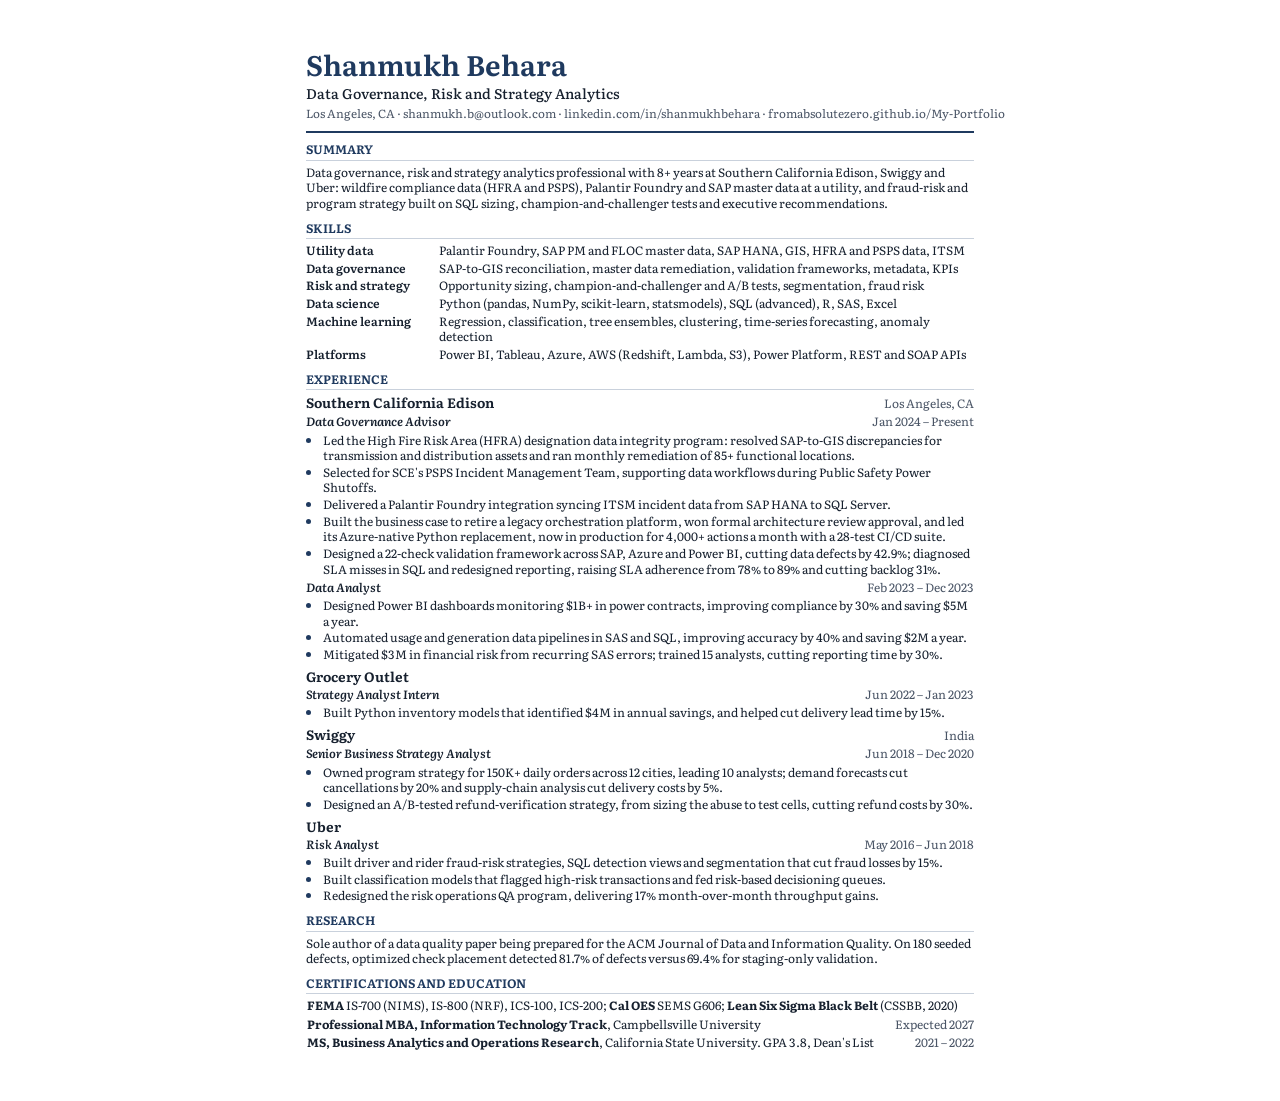
==== commit 48751f6f: "Add data science skills, the provisioning-bot dashboard case study and fixes - Data science, statist" ====
--- a/resume/resume.html
+++ b/resume/resume.html
@@ -27,7 +27,8 @@
     <dt>Utility data</dt><dd>Palantir Foundry, SAP PM and FLOC master data, SAP HANA, GIS, HFRA and PSPS data, ITSM</dd>
     <dt>Data governance</dt><dd>SAP-to-GIS reconciliation, master data remediation, validation frameworks, metadata, KPIs</dd>
     <dt>Risk and strategy</dt><dd>Opportunity sizing, champion-and-challenger and A/B tests, segmentation, fraud risk</dd>
-    <dt>Analytics</dt><dd>Python, SQL (advanced), SAS, R, Excel; regression, classification, clustering, forecasting</dd>
+    <dt>Data science</dt><dd>Python (pandas, NumPy, scikit-learn, statsmodels), SQL (advanced), R, SAS, Excel</dd>
+    <dt>Machine learning</dt><dd>Regression, classification, tree ensembles, clustering, time-series forecasting, anomaly detection</dd>
     <dt>Platforms</dt><dd>Power BI, Tableau, Azure, AWS (Redshift, Lambda, S3), Power Platform, REST and SOAP APIs</dd>
   </dl>
 </section>
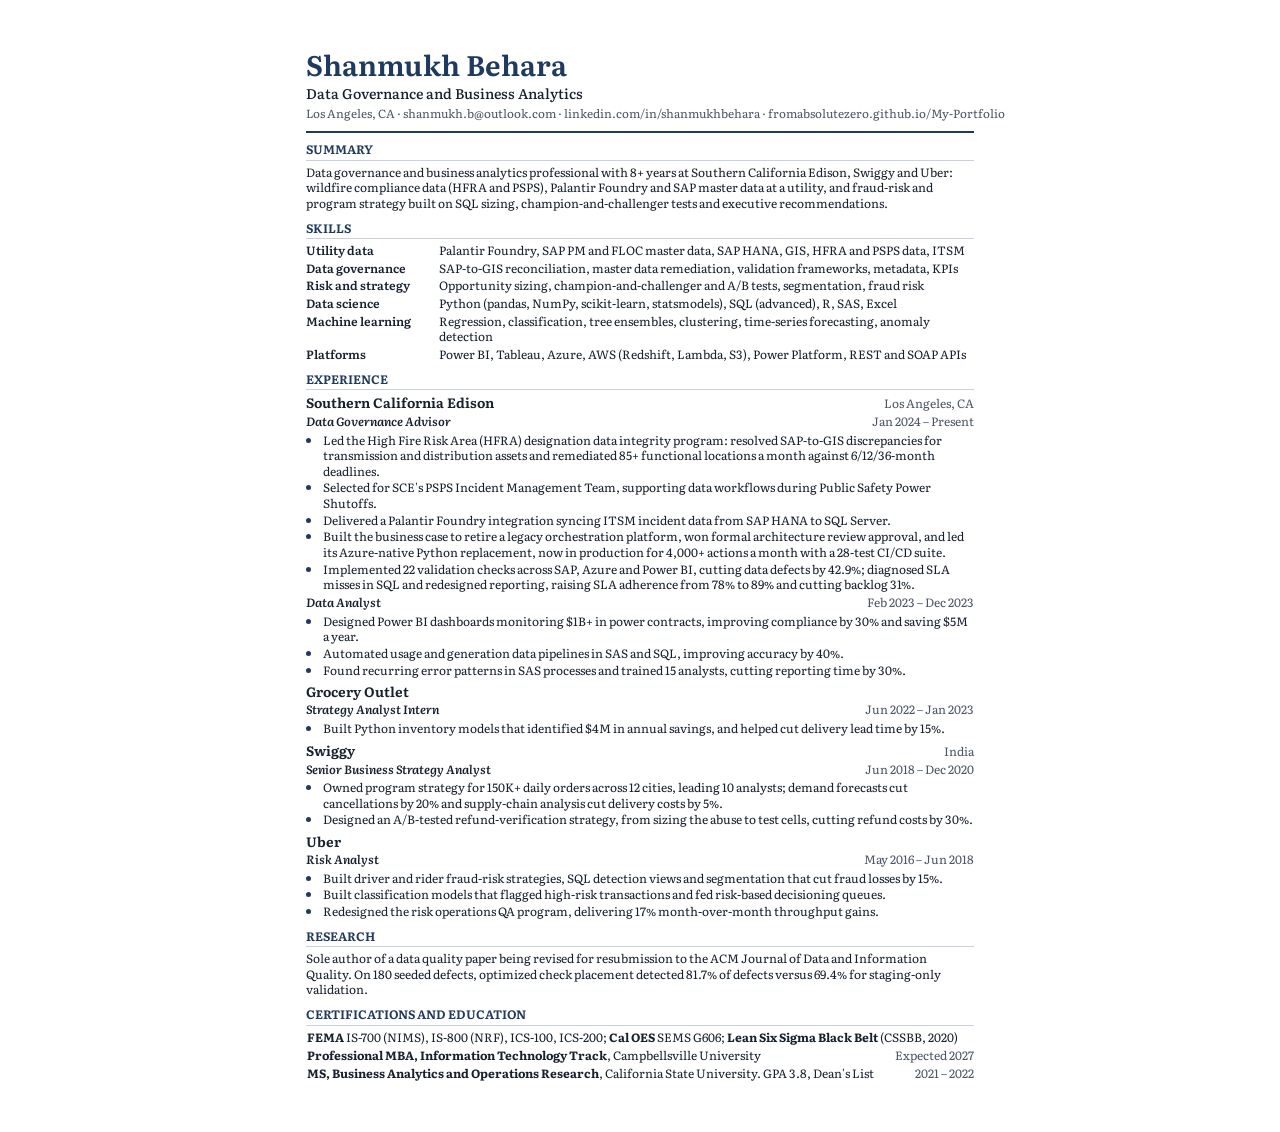
==== commit ef10914a: "Lead with the HFRA case and reconcile claims across site and résumé - Add an HFRA designation case s" ====
--- a/resume/resume.html
+++ b/resume/resume.html
@@ -5,20 +5,20 @@
 <meta name="viewport" content="width=device-width, initial-scale=1">
 <title>Shanmukh Behara | Résumé</title>
 <meta name="author" content="Shanmukh Behara">
-<meta name="description" content="Résumé of Shanmukh Behara: data governance, risk and strategy analytics in utilities, food delivery and ride-hailing.">
+<meta name="description" content="Résumé of Shanmukh Behara: data governance and business analytics in utilities, supply chain, food delivery and ride-hailing.">
 <link rel="stylesheet" href="resume.css">
 </head>
 <body>
 <main>
 <header>
   <h1>Shanmukh Behara</h1>
-  <p class="headline">Data Governance, Risk and Strategy Analytics</p>
+  <p class="headline">Data Governance and Business Analytics</p>
   <p class="contact"><span>Los Angeles, CA</span><span><a href="mailto:shanmukh.b@outlook.com">shanmukh.b@outlook.com</a></span><span><a href="https://www.linkedin.com/in/shanmukhbehara/">linkedin.com/in/shanmukhbehara</a></span><span><a href="https://fromabsolutezero.github.io/My-Portfolio/">fromabsolutezero.github.io/My-Portfolio</a></span></p>
 </header>
 
 <section>
   <h2>Summary</h2>
-  <p>Data governance, risk and strategy analytics professional with 8+ years at Southern California Edison, Swiggy and Uber: wildfire compliance data (HFRA and PSPS), Palantir Foundry and SAP master data at a utility, and fraud-risk and program strategy built on SQL sizing, champion-and-challenger tests and executive recommendations.</p>
+  <p>Data governance and business analytics professional with 8+ years at Southern California Edison, Swiggy and Uber: wildfire compliance data (HFRA and PSPS), Palantir Foundry and SAP master data at a utility, and fraud-risk and program strategy built on SQL sizing, champion-and-challenger tests and executive recommendations.</p>
 </section>
 
 <section>
@@ -40,17 +40,17 @@
     <div class="org"><h3>Southern California Edison</h3><span class="where">Los Angeles, CA</span></div>
     <div class="role"><strong>Data Governance Advisor</strong><span class="dates">Jan 2024 – Present</span></div>
     <ul>
-      <li>Led the High Fire Risk Area (HFRA) designation data integrity program: resolved SAP-to-GIS discrepancies for transmission and distribution assets and ran monthly remediation of 85+ functional locations.</li>
+      <li>Led the High Fire Risk Area (HFRA) designation data integrity program: resolved SAP-to-GIS discrepancies for transmission and distribution assets and remediated 85+ functional locations a month against 6/12/36-month deadlines.</li>
       <li>Selected for SCE's PSPS Incident Management Team, supporting data workflows during Public Safety Power Shutoffs.</li>
       <li>Delivered a Palantir Foundry integration syncing ITSM incident data from SAP HANA to SQL Server.</li>
       <li>Built the business case to retire a legacy orchestration platform, won formal architecture review approval, and led its Azure-native Python replacement, now in production for 4,000+ actions a month with a 28-test CI/CD suite.</li>
-      <li>Designed a 22-check validation framework across SAP, Azure and Power BI, cutting data defects by 42.9%; diagnosed SLA misses in SQL and redesigned reporting, raising SLA adherence from 78% to 89% and cutting backlog 31%.</li>
+      <li>Implemented 22 validation checks across SAP, Azure and Power BI, cutting data defects by 42.9%; diagnosed SLA misses in SQL and redesigned reporting, raising SLA adherence from 78% to 89% and cutting backlog 31%.</li>
     </ul>
     <div class="role"><strong>Data Analyst</strong><span class="dates">Feb 2023 – Dec 2023</span></div>
     <ul>
       <li>Designed Power BI dashboards monitoring $1B+ in power contracts, improving compliance by 30% and saving $5M a year.</li>
-      <li>Automated usage and generation data pipelines in SAS and SQL, improving accuracy by 40% and saving $2M a year.</li>
-      <li>Mitigated $3M in financial risk from recurring SAS errors; trained 15 analysts, cutting reporting time by 30%.</li>
+      <li>Automated usage and generation data pipelines in SAS and SQL, improving accuracy by 40%.</li>
+      <li>Found recurring error patterns in SAS processes and trained 15 analysts, cutting reporting time by 30%.</li>
     </ul>
   </div>
 
@@ -84,7 +84,7 @@
 
 <section>
   <h2>Research</h2>
-  <p>Sole author of a data quality paper being prepared for the ACM Journal of Data and Information Quality. On 180 seeded defects, optimized check placement detected 81.7% of defects versus 69.4% for staging-only validation.</p>
+  <p>Sole author of a data quality paper being revised for resubmission to the ACM Journal of Data and Information Quality. On 180 seeded defects, optimized check placement detected 81.7% of defects versus 69.4% for staging-only validation.</p>
 </section>
 
 <section>
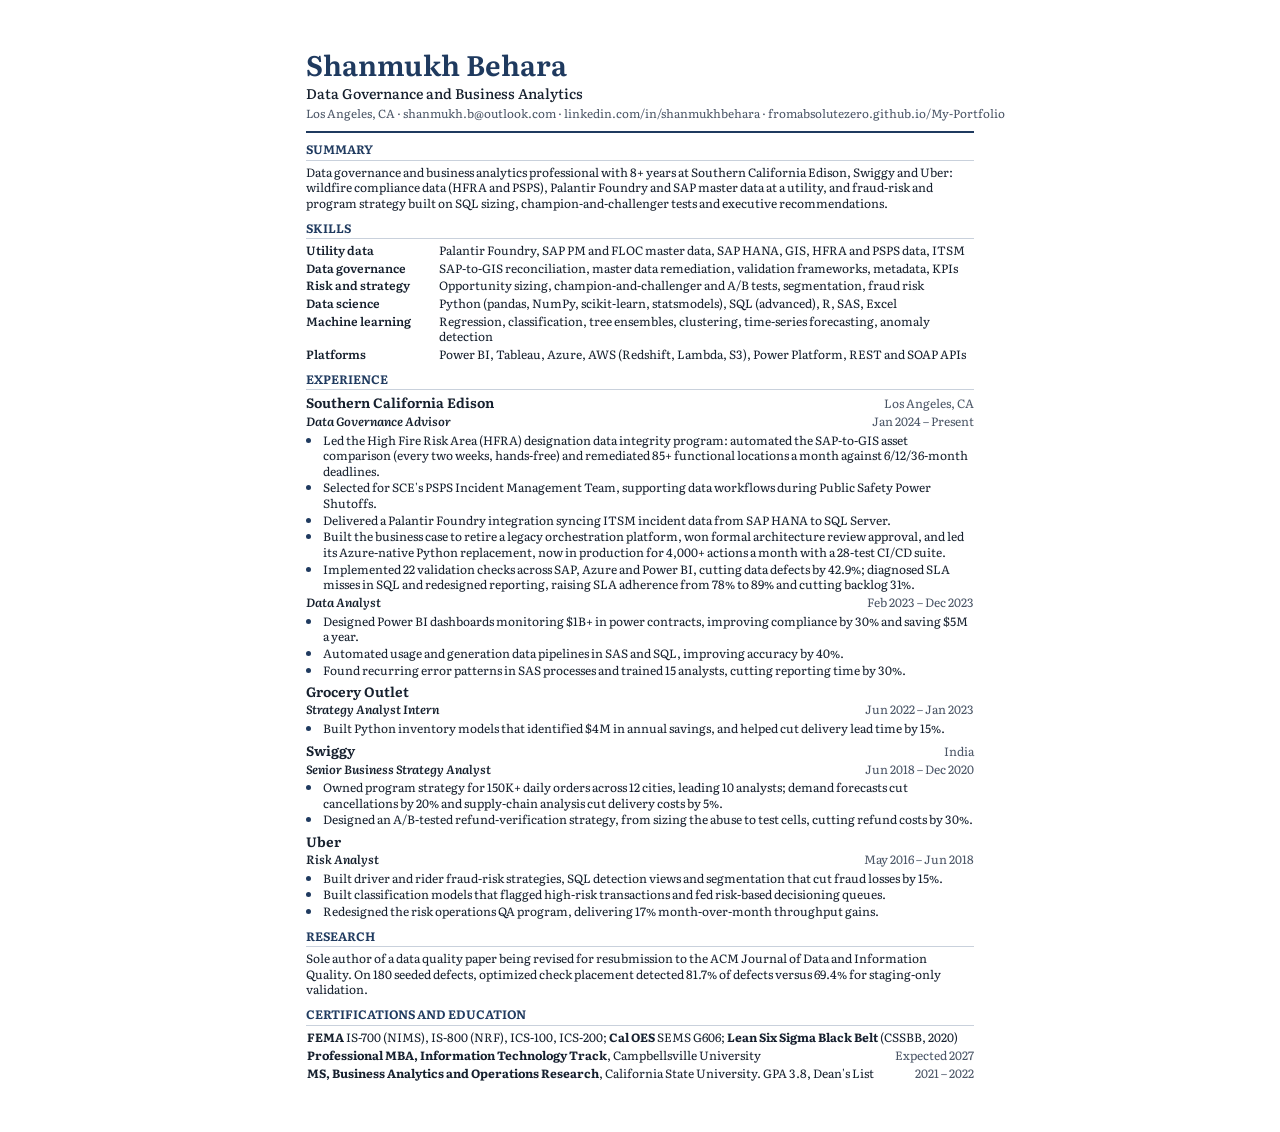
==== commit 0b14e2cb: "Describe the automated HFRA designation check in the case study - Rewrite the HFRA case study around" ====
--- a/resume/resume.html
+++ b/resume/resume.html
@@ -40,7 +40,7 @@
     <div class="org"><h3>Southern California Edison</h3><span class="where">Los Angeles, CA</span></div>
     <div class="role"><strong>Data Governance Advisor</strong><span class="dates">Jan 2024 – Present</span></div>
     <ul>
-      <li>Led the High Fire Risk Area (HFRA) designation data integrity program: resolved SAP-to-GIS discrepancies for transmission and distribution assets and remediated 85+ functional locations a month against 6/12/36-month deadlines.</li>
+      <li>Led the High Fire Risk Area (HFRA) designation data integrity program: automated the SAP-to-GIS asset comparison (every two weeks, hands-free) and remediated 85+ functional locations a month against 6/12/36-month deadlines.</li>
       <li>Selected for SCE's PSPS Incident Management Team, supporting data workflows during Public Safety Power Shutoffs.</li>
       <li>Delivered a Palantir Foundry integration syncing ITSM incident data from SAP HANA to SQL Server.</li>
       <li>Built the business case to retire a legacy orchestration platform, won formal architecture review approval, and led its Azure-native Python replacement, now in production for 4,000+ actions a month with a 28-test CI/CD suite.</li>
